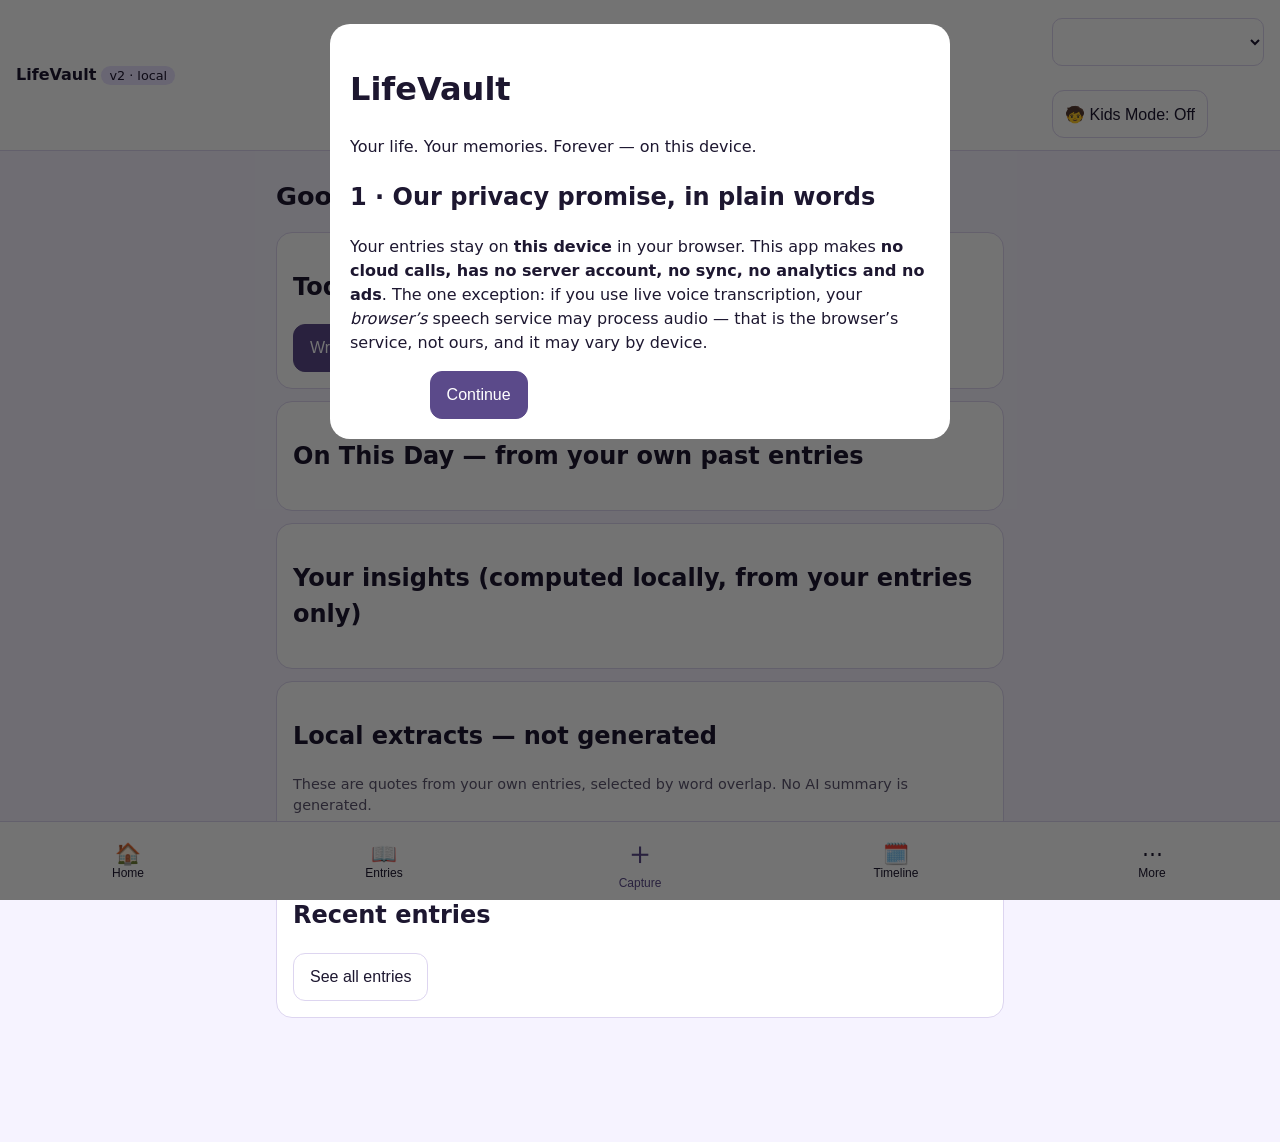
==== lifevault-v2/index.html @ 8174084a "feat: add LifeVault v2 (web) - local-first web app + Android improvement pack" ====
<!doctype html>
<html lang="en">
<head>
<meta charset="utf-8">
<meta name="viewport" content="width=device-width, initial-scale=1">
<title>LifeVault — Your Life. Your Memories. Forever.</title>
<meta name="description" content="LifeVault v2: a local-first, honest web rebuild. No cloud calls, no accounts, no ads.">
<link rel="manifest" href="manifest.json">
<meta name="theme-color" content="#5b4a8a">
<link rel="stylesheet" href="styles.css">
<link rel="icon" href="data:image/svg+xml,<svg xmlns='http://www.w3.org/2000/svg' viewBox='0 0 100 100'><text y='.9em' font-size='90'>🔒</text></svg>">
</head>
<body>
<a class="skip" href="#main">Skip to content</a>

<!-- ONBOARDING -->
<div id="onboarding" class="overlay hidden" role="dialog" aria-modal="true" aria-label="Welcome to LifeVault">
  <div class="sheet">
    <h1>LifeVault</h1><p class="tagline">Your life. Your memories. Forever — on this device.</p>
    <div id="obStep"></div>
    <div class="row"><button id="obBack" class="btn secondary">Back</button><button id="obNext" class="btn primary">Continue</button></div>
  </div>
</div>

<!-- LOCK -->
<div id="lockScreen" class="overlay hidden" role="dialog" aria-modal="true" aria-label="Vault locked">
  <div class="sheet">
    <h1>🔒 Vault locked</h1>
    <p id="lockMsg">Enter your PIN to unlock this profile. Your PIN is never stored as plain text — only a salted PBKDF2 hash (100,000 iterations) is kept on this device.</p>
    <label for="pinInput">PIN</label>
    <input id="pinInput" type="password" inputmode="numeric" autocomplete="off" placeholder="Enter PIN" aria-label="PIN">
    <p id="pinError" class="error" role="alert"></p>
    <button id="unlockBtn" class="btn primary">Unlock</button>
    <button id="forgotBtn" class="btn secondary">I forgot my PIN — use recovery key</button>
    <div id="recoveryBox" class="hidden">
      <label for="recoveryInput">Recovery key (shown once at setup)</label>
      <input id="recoveryInput" autocomplete="off" placeholder="Enter recovery key">
      <label for="newPinInput">New PIN</label>
      <input id="newPinInput" type="password" inputmode="numeric" autocomplete="off" placeholder="New PIN">
      <button id="recoverBtn" class="btn primary">Reset PIN with recovery key</button>
      <p class="muted small">Honest note: without your PIN <em>and</em> without your recovery key, this vault cannot be unlocked. There is no backdoor and no “forgot PIN” that logs you in automatically.</p>
    </div>
    <p class="muted small">Locked automatically when this tab is hidden.</p>
  </div>
</div>

<header class="topbar">
  <div><strong>LifeVault</strong> <span class="badge">v2 · local</span></div>
  <div class="row">
    <select id="profileSelect" aria-label="Switch profile"></select>
    <button id="kidsToggle" class="btn small" aria-label="Toggle Kids Mode">🧒 Kids Mode: Off</button>
  </div>
</header>

<main id="main">
  <!-- HOME -->
  <section id="view-home" class="view" aria-label="Home">
    <h1 id="greeting">Good day.</h1>
    <p class="muted" id="homeSub"></p>
    <div class="card" id="todayPromptCard"><h2>Today's prompt</h2><p id="todayPrompt"></p><button class="btn primary" data-goto-capture>Write about this →</button></div>
    <div class="card hidden" id="capsuleCard"><h2>⏳ Time capsules ready</h2><p id="capsuleCount"></p><div id="capsuleList" class="row"></div><p class="muted small">Only titles are listed here. Nothing about a capsule is sent anywhere — there is no notification content beyond this in-app list.</p></div>
    <div class="card hidden" id="reflectionCard"><h2>💭 A prompt for today</h2><p id="reflectionPrompt"></p><button class="btn primary" data-goto-capture>Write about this →</button><p class="muted small">Shown in-app because daily reminders are opt-in, or because notifications are unavailable or denied. No entry text is ever put in a notification.</p></div>
    <div class="card"><h2>On This Day — from your own past entries</h2><div id="onThisDay"></div></div>
    <div class="card"><h2>Your insights (computed locally, from your entries only)</h2><div id="insights"></div></div>
    <div class="card"><h2>Local extracts — not generated</h2><p class="muted small">These are quotes from your own entries, selected by word overlap. No AI summary is generated.</p><div id="extracts"></div></div>
    <div class="card"><h2>Recent entries</h2><div id="recentList"></div><button class="btn secondary" data-goto="entries">See all entries</button></div>
  </section>

  <!-- ENTRIES + SEARCH -->
  <section id="view-entries" class="view hidden" aria-label="Entries">
    <h1>Entries</h1>
    <div class="card searchcard">
      <label for="q">Search everything — titles, tags, people, places, transcripts</label>
      <input id="q" type="search" placeholder="Try: coffee, beach, happy…" aria-label="Search entries">
      <div class="filters">
        <select id="fMood" aria-label="Filter by mood"><option value="">All moods</option><option>Happy</option><option>Calm</option><option>Grateful</option><option>Excited</option><option>Tired</option><option>Sad</option><option>Reflective</option><option>Anxious</option></select>
        <select id="fType" aria-label="Filter by type"><option value="">All types</option><option value="write">Write</option><option value="voice">Voice</option><option value="photo">Photo</option></select>
        <input id="fPerson" placeholder="Person" aria-label="Filter by person">
        <label>From <input id="fFrom" type="date" aria-label="From date"></label>
        <label>To <input id="fTo" type="date" aria-label="To date"></label>
      </div>
      <p class="muted small" id="searchNote">Search ranking: title ×3, tags &amp; people ×2, body / location / transcript ×1. Synonyms expanded (coffee → espresso, etc.).</p>
    </div>
    <div id="entryList"></div>
    <div id="entriesEmpty" class="empty hidden"><p>No entries yet.</p><button class="btn primary" data-goto-capture>Capture your first memory</button></div>
  </section>

  <!-- TIMELINE -->
  <section id="view-timeline" class="view hidden" aria-label="Timeline">
    <h1>Timeline</h1>
    <div class="card"><h2>Mood calendar — last 30 days</h2><div id="moodStrip" class="strip" aria-label="Mood calendar strip"></div></div>
    <div id="timelineList"></div>
    <div id="timelineEmpty" class="empty hidden"><p>Nothing on the timeline yet.</p><button class="btn primary" data-goto-capture>Capture a memory</button></div>
  </section>

  <!-- CAPTURE -->
  <section id="view-capture" class="view hidden" aria-label="Capture">
    <h1 id="captureTitle">Capture</h1>
    <p class="muted small" id="draftNote">Draft autosaves to this device only.</p>
    <div class="tabs" role="tablist" aria-label="Capture type">
      <button class="tab active" data-cap-tab="write">✍️ Write</button>
      <button class="tab" data-cap-tab="voice">🎙️ Voice</button>
      <button class="tab" data-cap-tab="photo">📷 Photo</button>
    </div>
    <form id="captureForm" class="card">
      <label for="cTitle">Title</label><input id="cTitle" placeholder="A title for this memory">
      <label for="cBody">What happened?</label><textarea id="cBody" rows="6" placeholder="Write freely…"></textarea>
      <div id="moodRow">
        <label for="cMood">Mood (one set, everywhere)</label>
        <select id="cMood" aria-label="Mood"><option value="">— No mood —</option><option>Happy</option><option>Calm</option><option>Grateful</option><option>Excited</option><option>Tired</option><option>Sad</option><option>Reflective</option><option>Anxious</option></select>
        <button type="button" id="suggestMoodBtn" class="btn secondary">Suggest mood from text</button>
        <p id="moodHint" class="muted small"></p>
      </div>
      <label for="cTags">Tags (comma separated)</label><input id="cTags" placeholder="family, beach">
      <label for="cPeople">People (comma separated)</label><input id="cPeople" placeholder="Asha, Ravi">
      <label for="cLocation">Location</label><input id="cLocation" placeholder="Where was this?">
      <label for="cCapsule">Time capsule date (optional — revisit on this date)</label><input id="cCapsule" type="date">
      <label><input type="checkbox" id="cPin"> 📌 Pin this entry</label>
      <div id="tagSuggest" class="hidden"><h3>Suggested tags — tap to accept (never applied silently)</h3><div id="tagChips" class="chips"></div></div>

      <div id="voicePanel" class="hidden panel">
        <p class="notice">Voice transcription: <strong>On-device / browser transcription — may vary by device.</strong> Your browser may send audio to its own speech service. This app makes no cloud calls itself, but it cannot guarantee the browser's speech service is offline. Edit the transcript before sealing.</p>
        <div class="row"><button type="button" id="recBtn" class="btn primary">● Start recording</button><button type="button" id="pauseBtn" class="btn secondary" disabled>⏸ Pause</button><button type="button" id="stopBtn" class="btn secondary" disabled>■ Stop</button><span id="recTimer" aria-live="polite">00:00</span></div>
        <label for="cTranscript">Transcript (editable — final results are appended, never overwrite earlier dictation)</label><textarea id="cTranscript" rows="4" placeholder="Transcript appears here…"></textarea>
        <p id="speechSupport" class="muted small"></p>
      </div>

      <div id="photoPanel" class="hidden panel">
        <p class="notice">Photos are downscaled to max 1600px and re-encoded on this device. GPS is stripped by default — this app never reads EXIF GPS at all. Thumbnails are stored in IndexedDB, not as Base64 in your main entry data. <strong>Video is not included in v2.</strong></p>
        <label for="cPhoto">Choose a photo</label><input id="cPhoto" type="file" accept="image/*">
        <img id="photoPreview" class="hidden thumb-large" alt="Photo preview">
      </div>

      <div class="row"><button type="submit" id="saveBtn" class="btn primary">Save entry</button><button type="button" id="cancelEditBtn" class="btn secondary hidden">Cancel edit</button><button type="button" id="discardDraftBtn" class="btn secondary">Discard draft</button></div>
      <p class="muted small">Saving happens only after the entry is written to this device. A “success” message is never shown before the save is verified.</p>
    </form>
  </section>

  <!-- MORE -->
  <section id="view-more" class="view hidden" aria-label="More">
    <h1>More</h1>
    <div class="card" id="profileCard"><h2>Profile</h2><div id="profileInfo"></div>
      <label for="newProfileName">New profile name</label><input id="newProfileName" placeholder="Name (email optional below)">
      <label for="newProfileEmail">Email (optional)</label><input id="newProfileEmail" type="email" placeholder="Optional">
      <label for="newProfilePin">PIN for this profile (optional, but recommended)</label><input id="newProfilePin" type="password" inputmode="numeric" placeholder="Optional PIN">
      <button id="createProfileBtn" class="btn primary">Create profile (only after verified save)</button>
      <p id="profileMsg" role="status"></p>
    </div>
    <div class="card"><h2>Privacy &amp; Lock</h2>
      <label for="setPin">Set / change PIN (requires current PIN if one is set)</label><input id="setPin" type="password" inputmode="numeric" placeholder="New PIN">
      <input id="currentPin" type="password" inputmode="numeric" placeholder="Current PIN (if set)">
      <button id="setPinBtn" class="btn primary">Save PIN</button>
      <p class="muted small">PIN is stored only as a salted PBKDF2 hash (WebCrypto, 100,000 iterations) — never as plaintext. Older SHA-256-only profiles are upgraded to PBKDF2 on their next successful unlock, and the old hash is then discarded. 5 failed attempts = 30-second lockout. Auto-lock when the tab is hidden.</p>
      <p id="recoveryNote" class="muted small"></p>
    </div>
    <div class="card"><h2>Backup — file export / import (not clipboard)</h2>
      <p id="lastBackup" class="muted">Last backup: never</p>
      <label><input type="checkbox" id="encryptExport"> Password-protect export (AES-GCM + PBKDF2)</label>
      <p class="muted small">If checked, an in-page dialog asks for the export password (with confirmation and show/hide). The password is cleared after use and is never stored.</p>
      <button id="exportBtn" class="btn primary">⬇ Download backup file</button>
      <label for="importFile">Import a backup file</label><input id="importFile" type="file" accept=".json,.txt,application/json">
      <p id="importMsg" role="status"></p>
      <p class="muted small">Export includes entry text <em>and</em> photo/audio files bundled in the file. On restore, any referenced file that is missing is reported honestly as “N restored, K missing”. Imports are capped at 50 MB and integrity-checked. Older v1 Base64 exports are also accepted where readable.</p>
    </div>
    <div class="card"><h2>Reminders (opt-in, off by default, this device only)</h2>
      <label><input type="checkbox" id="remCapsule"> On app open, list time capsules whose date has passed</label>
      <label><input type="checkbox" id="remDaily"> Daily reflection prompt</label>
      <label for="remDailyTime">Daily prompt time</label><input id="remDailyTime" type="time" value="09:00">
      <p id="remStatus" class="muted small"></p>
      <p class="muted small">Nothing is scheduled server-side. A notification, if allowed, contains only the generic line “A LifeVault reflection prompt is waiting” — never entry text, titles, or capsule content. If notifications are unavailable or denied, the prompt appears in-app on open instead.</p>
    </div>
    <div class="card"><h2>Appearance</h2>
      <label for="themeSel">Theme</label><select id="themeSel"><option value="system">System</option><option value="light">Light</option><option value="dark">Dark</option></select>
      <label for="textSizeSel">Text size</label><select id="textSizeSel"><option value="1">Normal (1×)</option><option value="1.15">Large (1.15×)</option><option value="1.3">Largest (1.3×)</option></select>
    </div>
    <div class="card"><h2>Data</h2><button id="deleteVaultBtn" class="btn danger">Delete this profile's vault…</button><p class="muted small">This asks for confirmation and deletes only the active profile's entries and media.</p></div>
    <div class="card"><h2>About this app</h2><p id="aboutText"></p><button class="btn secondary" id="aboutBtn">Read About</button></div>
  </section>
</main>

<!-- DETAIL -->
<div id="detailModal" class="overlay hidden" role="dialog" aria-modal="true" aria-label="Entry detail"><div class="sheet"><div id="detailBody"></div><div class="row"><button id="editBtn" class="btn primary">Edit</button><button id="deleteBtn" class="btn danger">Delete</button><button id="closeDetailBtn" class="btn secondary">Close</button></div></div></div>

<!-- CONFIRM -->
<div id="confirmModal" class="overlay hidden" role="dialog" aria-modal="true" aria-label="Confirm"><div class="sheet"><h2 id="confirmTitle">Are you sure?</h2><p id="confirmText"></p><div class="row"><button id="confirmYes" class="btn danger">Yes, delete</button><button id="confirmNo" class="btn secondary">Cancel</button></div></div></div>

<!-- PASSWORD DIALOG (export/import) -->
<div id="pwDialog" class="overlay hidden" role="dialog" aria-modal="true" aria-label="Enter password"><div class="sheet"><h2 id="pwDialogTitle">Enter password</h2><label for="pwInput">Password</label><input id="pwInput" type="password" autocomplete="off"><div id="pwConfirmRow"><label for="pwConfirm">Confirm password</label><input id="pwConfirm" type="password" autocomplete="off"></div><label><input type="checkbox" id="pwShow"> Show password</label><p id="pwError" class="error" role="alert"></p><div class="row"><button id="pwOk" class="btn primary">Continue</button><button id="pwCancel" class="btn secondary">Cancel</button></div><p class="muted small">The password is cleared from the dialog after use and is never stored.</p></div></div>
<!-- PROFILE-SWITCH PIN DIALOG -->
<div id="switchPinDialog" class="overlay hidden" role="dialog" aria-modal="true" aria-label="Enter profile PIN"><div class="sheet"><h2>Enter PIN</h2><p>Enter the PIN for profile <strong id="switchPinName"></strong>.</p><label for="switchPinInput">PIN</label><input id="switchPinInput" type="password" inputmode="numeric" autocomplete="off"><div class="row"><button id="switchPinOk" class="btn primary">Switch profile</button><button id="switchPinCancel" class="btn secondary">Cancel</button></div></div></div>

<div id="snackbar" class="snackbar hidden" role="status"><span id="snackText"></span><button id="undoBtn" class="btn small">Undo</button></div>

<nav class="bottomnav" aria-label="Main navigation">
  <button data-goto="home" aria-label="Home">🏠<span>Home</span></button>
  <button data-goto="entries" aria-label="Entries">📖<span>Entries</span></button>
  <button data-goto="capture" class="fab" aria-label="Capture">＋<span>Capture</span></button>
  <button data-goto="timeline" aria-label="Timeline">🗓️<span>Timeline</span></button>
  <button data-goto="more" aria-label="More">⋯<span>More</span></button>
</nav>
<script src="app.js"></script>
</body>
</html>
---- lifevault-v2/styles.css ----
:root{--bg:#f6f3ff;--card:#fff;--text:#1d1730;--muted:#5d5670;--accent:#5b4a8a;--accent2:#e9e2ff;--danger:#b42318;--border:#ddd5f0;--radius:16px}
:root[data-theme="dark"]{--bg:#171423;--card:#221e33;--text:#f2efff;--muted:#b9b2d0;--accent:#a99bf0;--accent2:#322a52;--border:#3d3560}
@media(prefers-color-scheme:dark){:root[data-theme="system"]{--bg:#171423;--card:#221e33;--text:#f2efff;--muted:#b9b2d0;--accent:#a99bf0;--accent2:#322a52;--border:#3d3560}}
*{box-sizing:border-box}html{font-size:calc(16px * var(--fs,1))}body{margin:0 0 96px;background:var(--bg);color:var(--text);font-family:system-ui,-apple-system,Segoe UI,Roboto,sans-serif;line-height:1.5}
.skip{position:absolute;left:-9999px}.skip:focus{left:8px;top:8px;background:var(--card);padding:8px;z-index:99}
.topbar{position:sticky;top:0;z-index:20;display:flex;justify-content:space-between;align-items:center;gap:8px;padding:12px 16px;background:var(--card);border-bottom:1px solid var(--border)}
.badge{background:var(--accent2);border-radius:999px;padding:2px 8px;font-size:.8rem}
main{max-width:760px;margin:0 auto;padding:16px}.view h1{font-size:1.6rem;margin:.4em 0}
.card{background:var(--card);border:1px solid var(--border);border-radius:var(--radius);padding:16px;margin:12px 0}
.muted{color:var(--muted)}.small{font-size:.9rem}.error{color:var(--danger);font-weight:600}
button,.btn{min-height:48px;padding:10px 16px;border-radius:12px;border:1px solid var(--border);background:var(--card);color:var(--text);cursor:pointer;font-size:1rem}
.btn.primary{background:var(--accent);color:#fff;border-color:var(--accent)}.btn.danger{background:var(--danger);color:#fff}.btn.small{min-height:48px;padding:8px 12px}
input,select,textarea{width:100%;min-height:48px;padding:10px 12px;margin:6px 0 14px;border:1px solid var(--border);border-radius:10px;background:var(--card);color:var(--text);font-size:1rem}
textarea{resize:vertical}label{font-weight:600;display:block}input[type=checkbox]{width:auto;min-height:24px}
.row{display:flex;gap:10px;flex-wrap:wrap;align-items:center}
.tabs{display:flex;gap:8px}.tab{flex:1}.tab.active{background:var(--accent);color:#fff}
.chips{display:flex;gap:8px;flex-wrap:wrap}.chip{background:var(--accent2);border-radius:999px;padding:8px 12px;min-height:48px;border:1px solid var(--border)}
.entry{border:1px solid var(--border);border-radius:14px;padding:14px;margin:10px 0;cursor:pointer;background:var(--card)}
.entry h3{margin:0 0 4px}.thumb{width:100%;max-height:260px;object-fit:cover;border-radius:12px}.thumb-large{width:100%;max-height:320px;object-fit:cover;border-radius:12px}
.bottomnav{position:fixed;left:0;right:0;bottom:0;z-index:30;display:flex;background:var(--card);border-top:1px solid var(--border);padding-bottom:env(safe-area-inset-bottom)}
.bottomnav button{flex:1;border:0;background:transparent;display:flex;flex-direction:column;align-items:center;justify-content:center;min-height:64px;font-size:1.3rem}
.bottomnav button span{font-size:.75rem}.bottomnav .fab{font-size:2rem;color:var(--accent)}
.overlay{position:fixed;inset:0;background:rgba(0,0,0,.55);z-index:50;display:flex;align-items:flex-start;justify-content:center;padding:24px 12px;overflow:auto}
.sheet{background:var(--card);border-radius:20px;padding:20px;max-width:620px;width:100%}
.hidden{display:none!important}.empty{text-align:center;padding:32px;background:var(--card);border-radius:16px;border:1px dashed var(--border)}
.snackbar{position:fixed;left:16px;right:16px;bottom:84px;z-index:60;background:#1d1730;color:#fff;border-radius:14px;padding:12px 16px;display:flex;justify-content:space-between;align-items:center;gap:12px}
.snackbar .btn{background:#fff;color:#1d1730}
.strip{display:flex;gap:6px;flex-wrap:wrap}.daydot{width:44px;height:44px;border-radius:10px;display:flex;align-items:center;justify-content:center;background:var(--accent2);font-size:.8rem;text-align:center}
.sticky-month{position:sticky;top:60px;background:var(--bg);padding:8px 0;z-index:5}
.notice{background:var(--accent2);border-radius:12px;padding:12px;margin:10px 0}
.panel{border-top:1px solid var(--border);padding-top:12px;margin-top:12px}
a{color:var(--accent)}:focus-visible{outline:3px solid var(--accent);outline-offset:2px}
@media(max-width:520px){main{padding:12px}.row{flex-direction:column;align-items:stretch}.row .btn{width:100%}}
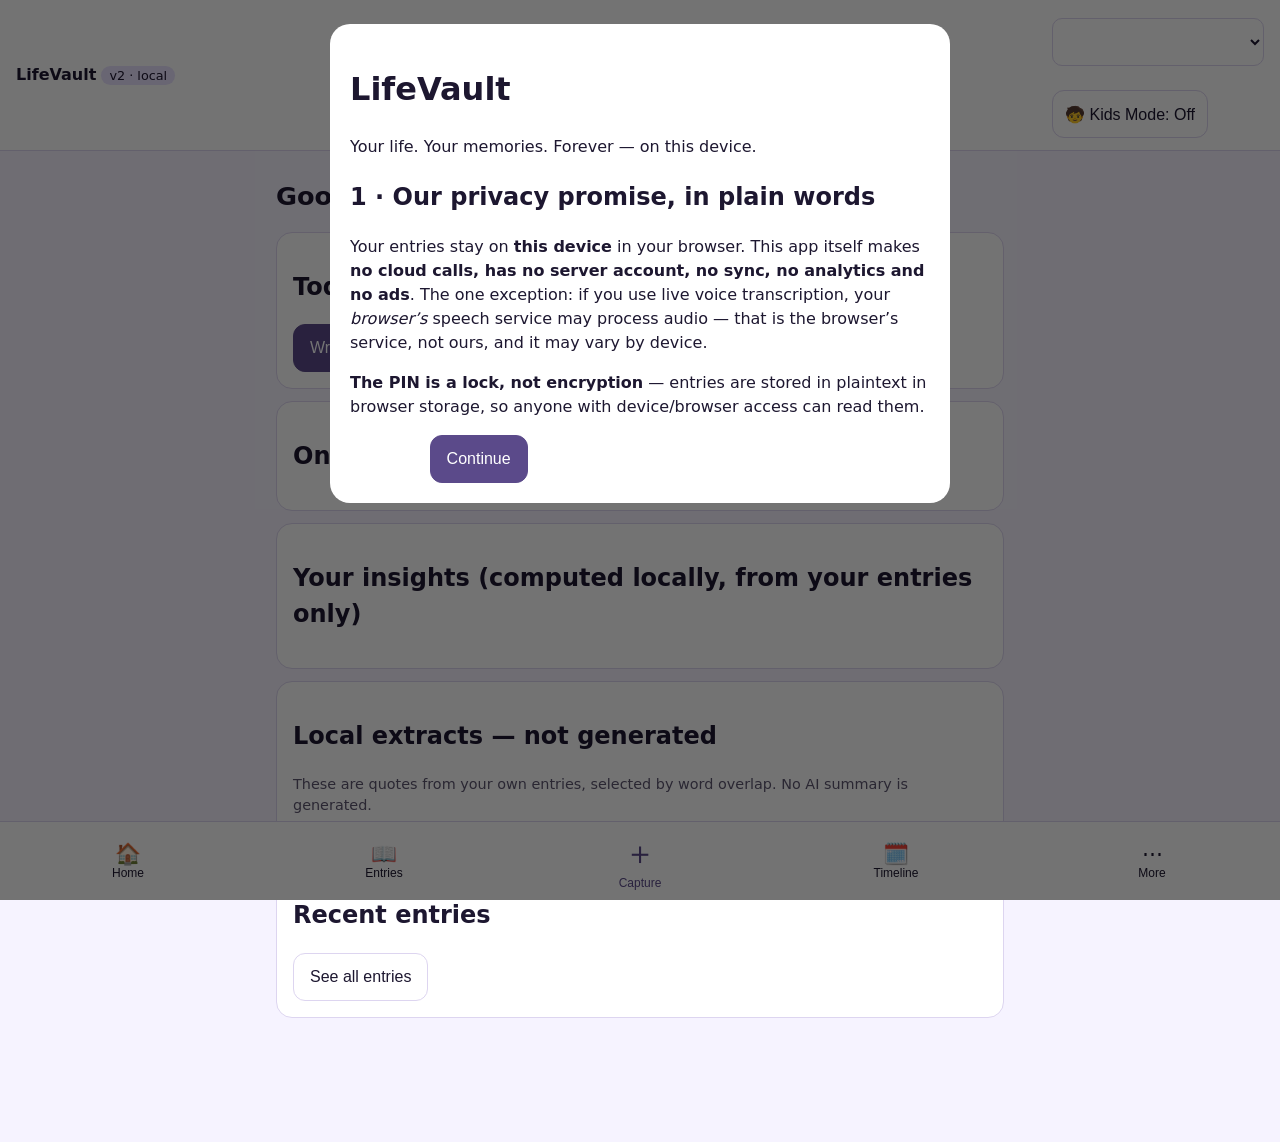
==== commit 90728d3a: "fix: retest LifeVault v2 web app - P0 honesty fixes, lockout persistence, draft/home fixes, tests 29" ====
--- a/lifevault-v2/index.html
+++ b/lifevault-v2/index.html
@@ -4,7 +4,7 @@
 <meta charset="utf-8">
 <meta name="viewport" content="width=device-width, initial-scale=1">
 <title>LifeVault — Your Life. Your Memories. Forever.</title>
-<meta name="description" content="LifeVault v2: a local-first, honest web rebuild. No cloud calls, no accounts, no ads.">
+<meta name="description" content="LifeVault v2: a local-first, honest web rebuild. This app itself makes no cloud calls; browser live transcription may send audio to your browser's speech service. No accounts, no ads.">
 <link rel="manifest" href="manifest.json">
 <meta name="theme-color" content="#5b4a8a">
 <link rel="stylesheet" href="styles.css">
@@ -38,9 +38,9 @@
       <label for="newPinInput">New PIN</label>
       <input id="newPinInput" type="password" inputmode="numeric" autocomplete="off" placeholder="New PIN">
       <button id="recoverBtn" class="btn primary">Reset PIN with recovery key</button>
-      <p class="muted small">Honest note: without your PIN <em>and</em> without your recovery key, this vault cannot be unlocked. There is no backdoor and no “forgot PIN” that logs you in automatically.</p>
-    </div>
-    <p class="muted small">Locked automatically when this tab is hidden.</p>
+      <p class="muted small">Honest note: without your PIN <em>and</em> without your recovery key, this vault cannot be opened in the app. There is no backdoor and no “forgot PIN” that logs you in automatically.</p>
+    </div>
+    <p class="muted small">Locked automatically when this tab is hidden.</p><p class="muted small">The PIN is a lock, not encryption — entries are stored in plaintext in browser storage, so anyone with device/browser access can read them.</p>
   </div>
 </div>
 
@@ -155,12 +155,12 @@
     </div>
     <div class="card"><h2>Backup — file export / import (not clipboard)</h2>
       <p id="lastBackup" class="muted">Last backup: never</p>
-      <label><input type="checkbox" id="encryptExport"> Password-protect export (AES-GCM + PBKDF2)</label>
+      <label><input type="checkbox" id="encryptExport" checked> Password-protect export (AES-GCM + PBKDF2)</label>
       <p class="muted small">If checked, an in-page dialog asks for the export password (with confirmation and show/hide). The password is cleared after use and is never stored.</p>
-      <button id="exportBtn" class="btn primary">⬇ Download backup file</button>
+      <p id="exportWarning" class="error hidden">This backup will be readable by anyone with the file - tick password-protect to lock it.</p><button id="exportBtn" class="btn primary">⬇ Download backup file</button>
       <label for="importFile">Import a backup file</label><input id="importFile" type="file" accept=".json,.txt,application/json">
       <p id="importMsg" role="status"></p>
-      <p class="muted small">Export includes entry text <em>and</em> photo/audio files bundled in the file. On restore, any referenced file that is missing is reported honestly as “N restored, K missing”. Imports are capped at 50 MB and integrity-checked. Older v1 Base64 exports are also accepted where readable.</p>
+      <p class="muted small">Export includes entry text <em>and</em> photo/audio files bundled in the file. On restore, any referenced file that is missing is reported honestly as “N restored, K missing”. Imports are capped at 50 MB and checked as follows: SHA-256 corruption check (unencrypted files); AES-GCM authentication (password-protected files). Older v1 Base64 exports are also accepted where readable.</p>
     </div>
     <div class="card"><h2>Reminders (opt-in, off by default, this device only)</h2>
       <label><input type="checkbox" id="remCapsule"> On app open, list time capsules whose date has passed</label>
